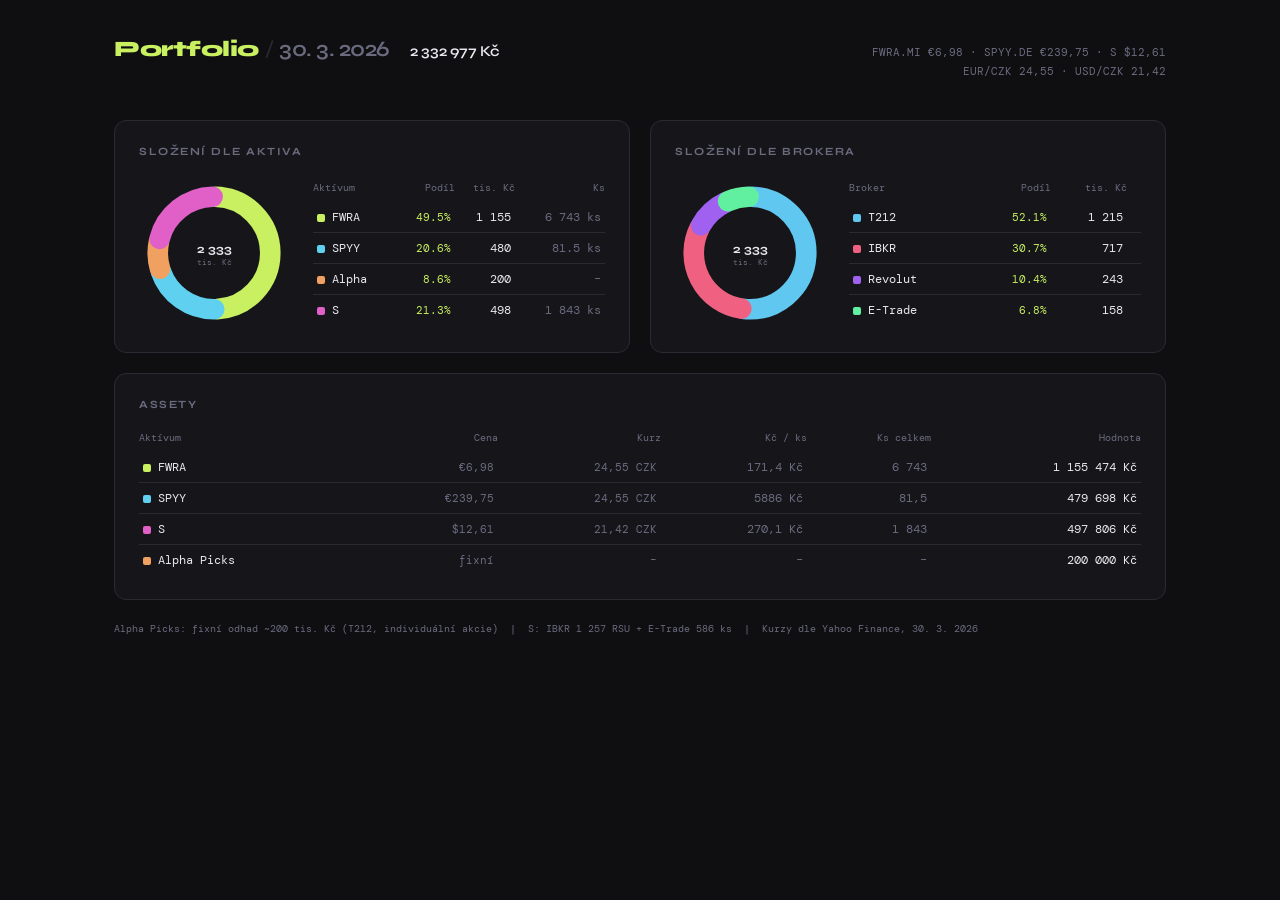
==== index.html @ e4e64f3a "Layout adjustment" ====
<!DOCTYPE html>
<html lang="cs">
<head>
  <meta charset="UTF-8">
  <meta name="viewport" content="width=device-width, initial-scale=1.0">
  <title>Portfolio</title>
  <link rel="stylesheet" href="style.css">
</head>
<body>

<header>
  <h1>Portfolio<span class="slash">/</span><span class="date" id="header-date">–</span></h1>
  <span class="total">– tis. Kč</span>
  <div class="meta" id="header-meta"></div>
</header>

<div class="grid">

  <div class="card">
    <div class="card-title">Složení dle aktiva</div>
    <div class="chart-wrap">
      <svg class="donut" viewBox="0 0 160 160">
        <g id="donut-assets"></g>
        <text class="donut-center" x="80" y="77" id="center-assets">–</text>
        <text class="donut-label"  x="80" y="91">tis. Kč</text>
      </svg>
      <div style="flex:1; min-width:0;">
        <table class="legend">
          <thead>
            <tr>
              <th>Aktívum</th>
              <th>Podíl</th>
              <th>tis. Kč</th>
              <th>Ks</th>
            </tr>
          </thead>
          <tbody id="tbl-assets"></tbody>
        </table>
      </div>
    </div>
  </div>

  <div class="card">
    <div class="card-title">Složení dle brokera</div>
    <div class="chart-wrap">
      <svg class="donut" viewBox="0 0 160 160">
        <g id="donut-brokers"></g>
        <text class="donut-center" x="80" y="77" id="center-brokers">–</text>
        <text class="donut-label"  x="80" y="91">tis. Kč</text>
      </svg>
      <div style="flex:1; min-width:0;">
        <table class="legend">
          <thead>
            <tr>
              <th>Broker</th>
              <th>Podíl</th>
              <th>tis. Kč</th>
              <th></th>
            </tr>
          </thead>
          <tbody id="tbl-brokers"></tbody>
        </table>
      </div>
    </div>
  </div>

  <div class="card card-full">
    <div class="card-title">Assety</div>
    <div class="table-scroll">
      <table class="legend">
        <thead>
          <tr>
            <th>Aktívum</th>
            <th>Cena</th>
            <th>Kurz</th>
            <th>Kč / ks</th>
            <th>Ks celkem</th>
            <th>Hodnota</th>
          </tr>
        </thead>
        <tbody id="tbl-prices"></tbody>
      </table>
    </div>
  </div>

</div>

<div class="footnote" id="footnote"></div>

<script src="data.js"></script>
<script src="portfolio.js"></script>

</body>
</html>
---- style.css ----
@import url('https://fonts.googleapis.com/css2?family=DM+Mono:wght@400;500&family=Syne:wght@400;600;700;800&display=swap');

:root {
  --bg: #0f0f11;
  --surface: #16161a;
  --border: #2a2a32;
  --text: #e8e8f0;
  --muted: #6b6b80;
  --accent: #c8f060;

  --fwra:   #c8f060;
  --spyy:   #60d0f0;
  --alpha:  #f0a060;
  --s:      #e060c8;

  --t212:   #60c8f0;
  --ibkr:   #f06080;
  --rev:    #a060f0;
  --etrade: #60f0a0;
}

*, *::before, *::after { box-sizing: border-box; margin: 0; padding: 0; }

body {
  background: var(--bg);
  color: var(--text);
  font-family: 'DM Mono', monospace;
  font-size: 13px;
  min-height: 100vh;
  /* cap width so cards don't stretch to absurdity on 4K */
  max-width: 1100px;
  margin: 0 auto;
  padding: 36px 24px 48px;
}

/* ── Header ─────────────────────────────────────────────────────────────────── */
header {
  display: flex;
  align-items: baseline;
  flex-wrap: wrap;
  gap: 12px 20px;
  margin-bottom: 40px;
}

header h1 {
  font-family: 'Syne', sans-serif;
  font-size: 22px;
  font-weight: 800;
  letter-spacing: -0.5px;
  color: var(--accent);
  white-space: nowrap;
}

header h1 .slash {
  color: var(--border);
  font-weight: 400;
  margin: 0 6px;
}

header h1 .date {
  color: var(--muted);
  font-weight: 600;
}

header .total {
  font-family: 'Syne', sans-serif;
  font-size: 15px;
  font-weight: 600;
  color: var(--text);
  white-space: nowrap;
}

header .meta {
  margin-left: auto;
  color: var(--muted);
  font-size: 11px;
  text-align: right;
  line-height: 1.7;
}

@media (max-width: 560px) {
  header .meta {
    margin-left: 0;
    text-align: left;
    width: 100%;
  }
}

/* ── Grid ────────────────────────────────────────────────────────────────────── */
.grid {
  display: grid;
  grid-template-columns: repeat(2, 1fr);
  gap: 20px;
}

/* single-column below 680px */
@media (max-width: 680px) {
  .grid { grid-template-columns: 1fr; }
}

/* third card always spans full width */
.card-full {
  grid-column: 1 / -1;
}

/* ── Card ────────────────────────────────────────────────────────────────────── */
.card {
  background: var(--surface);
  border: 1px solid var(--border);
  border-radius: 12px;
  padding: 24px;
  /* enable container queries so chart-wrap can react to the card's own width */
  container-type: inline-size;
}

.card-title {
  font-family: 'Syne', sans-serif;
  font-size: 11px;
  font-weight: 700;
  letter-spacing: 1.5px;
  text-transform: uppercase;
  color: var(--muted);
  margin-bottom: 20px;
}

/* ── Donut card inner layout ─────────────────────────────────────────────────── */
.chart-wrap {
  display: flex;
  flex-direction: row;
  align-items: center;
  gap: 24px;
}

/* when the card itself is narrow, stack vertically */
@container (max-width: 360px) {
  .chart-wrap {
    flex-direction: column;
    align-items: stretch;
    gap: 20px;
  }

  svg.donut {
    width: 120px;
    height: 120px;
    align-self: center;
  }
}

svg.donut {
  flex-shrink: 0;
  width: 150px;
  height: 150px;
  overflow: visible;
}

.donut-center {
  font-family: 'Syne', sans-serif;
  fill: var(--text);
  font-size: 13px;
  font-weight: 700;
  dominant-baseline: middle;
  text-anchor: middle;
}
.donut-label {
  fill: var(--muted);
  font-size: 9px;
  font-family: 'DM Mono', monospace;
  dominant-baseline: middle;
  text-anchor: middle;
}

/* ── Legend table ────────────────────────────────────────────────────────────── */

/* scrollable wrapper for wide tables on mobile */
.table-scroll {
  overflow-x: auto;
  -webkit-overflow-scrolling: touch;
}

table.legend {
  border-collapse: collapse;
  width: 100%;
  font-size: 12px;
}

table.legend thead th {
  color: var(--muted);
  font-size: 10px;
  font-weight: 400;
  padding-bottom: 8px;
  text-align: right;
  white-space: nowrap;
}

table.legend thead th:first-child { text-align: left; }

table.legend tbody tr + tr td {
  border-top: 1px solid var(--border);
}

table.legend td {
  padding: 7px 4px;
  text-align: right;
  white-space: nowrap;
}

table.legend td:first-child { text-align: left; }

.dot {
  display: inline-block;
  width: 8px;
  height: 8px;
  border-radius: 2px;
  margin-right: 7px;
  flex-shrink: 0;
  vertical-align: middle;
}

.pct   { color: var(--accent); font-size: 11px; }
.val   { color: var(--text); }
.units { color: var(--muted); }
.dim   { color: var(--muted); font-size: 11px; }

/* ── Footnote ────────────────────────────────────────────────────────────────── */
.footnote {
  margin-top: 20px;
  color: var(--muted);
  font-size: 10px;
  line-height: 1.7;
}
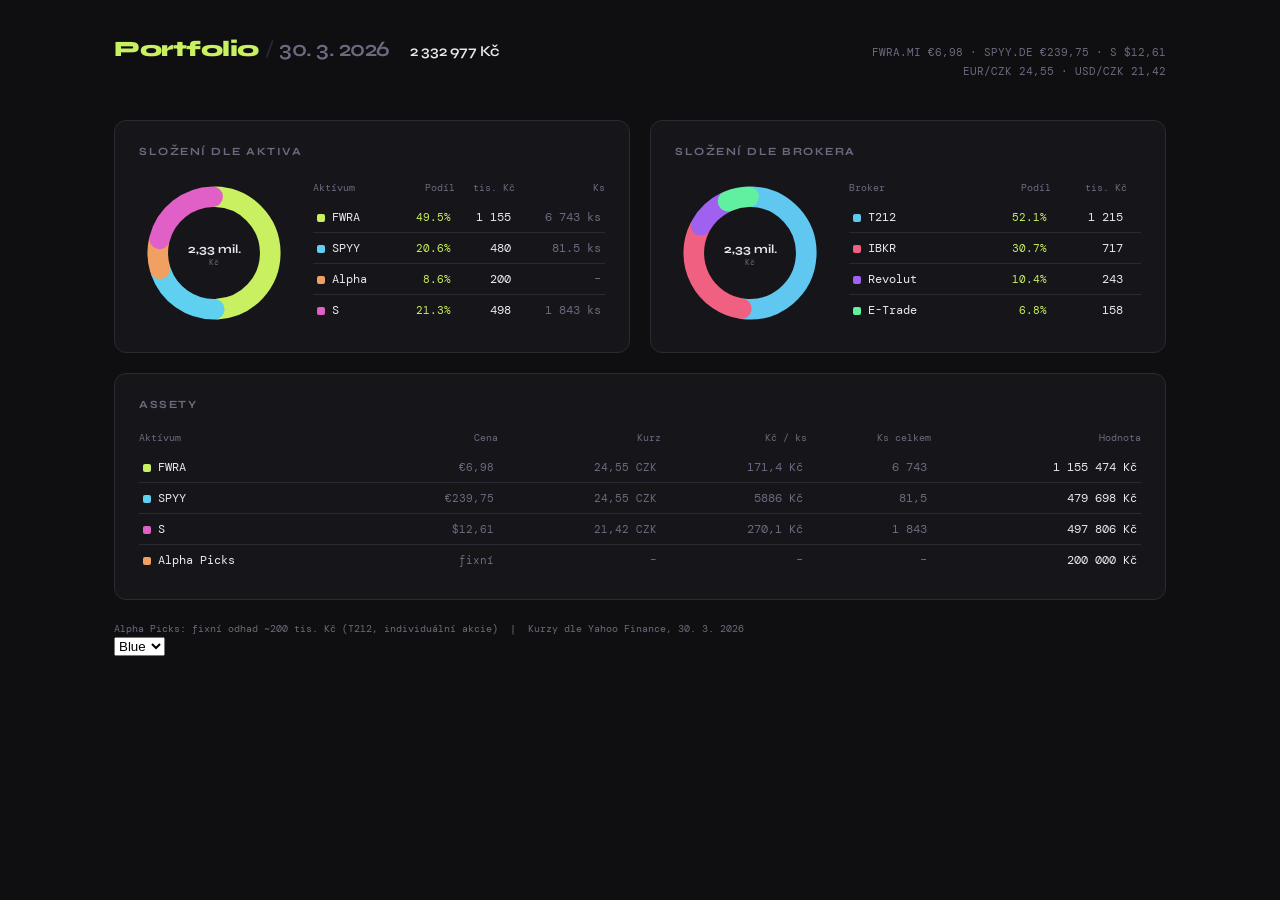
==== commit 14a63917: "Themes added, format adjustments" ====
--- a/index.html
+++ b/index.html
@@ -22,7 +22,7 @@
       <svg class="donut" viewBox="0 0 160 160">
         <g id="donut-assets"></g>
         <text class="donut-center" x="80" y="77" id="center-assets">–</text>
-        <text class="donut-label"  x="80" y="91">tis. Kč</text>
+        <text class="donut-label"  x="80" y="91">Kč</text>
       </svg>
       <div style="flex:1; min-width:0;">
         <table class="legend">
@@ -46,7 +46,7 @@
       <svg class="donut" viewBox="0 0 160 160">
         <g id="donut-brokers"></g>
         <text class="donut-center" x="80" y="77" id="center-brokers">–</text>
-        <text class="donut-label"  x="80" y="91">tis. Kč</text>
+        <text class="donut-label"  x="80" y="91">Kč</text>
       </svg>
       <div style="flex:1; min-width:0;">
         <table class="legend">
@@ -67,7 +67,10 @@
   <div class="card card-full">
     <div class="card-title">Assety</div>
     <div class="table-scroll">
-      <table class="legend">
+      <table class="legend legend--fixed">
+        <colgroup>
+          <col><col><col><col><col><col>
+        </colgroup>
         <thead>
           <tr>
             <th>Aktívum</th>
@@ -85,10 +88,33 @@
 
 </div>
 
-<div class="footnote" id="footnote"></div>
+<div class="footnote-row">
+  <div class="footnote" id="footnote"></div>
+  <div class="theme-toggle">
+    <select id="theme-select" onchange="setTheme(this.value)">
+      <option value="blue">Blue</option>
+      <option value="grey">Grey</option>
+    </select>
+  </div>
+</div>
 
 <script src="data.js"></script>
 <script src="portfolio.js"></script>
+<script>
+  const THEMES = { blue: 'style.css', grey: 'style-grey.css' };
+  const sheet = document.querySelector('link[rel="stylesheet"]');
+  const sel = document.getElementById('theme-select');
+
+  function setTheme(val) {
+    sheet.setAttribute('href', THEMES[val]);
+    localStorage.setItem('theme', val);
+  }
+
+  // restore last used theme
+  const saved = localStorage.getItem('theme') || 'blue';
+  sel.value = saved;
+  if (saved !== 'blue') sheet.setAttribute('href', THEMES[saved]);
+</script>
 
 </body>
 </html>
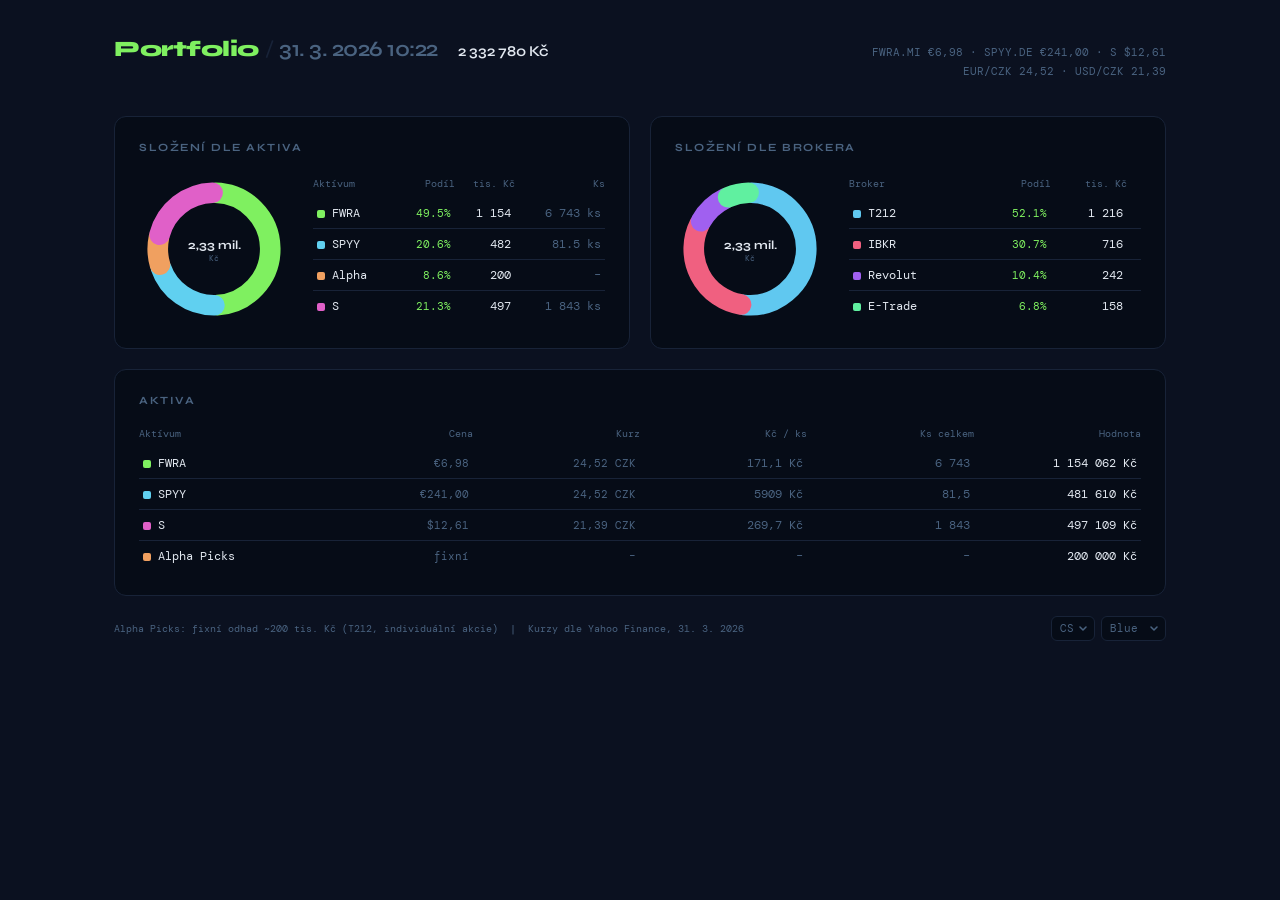
==== commit a8809ab5: "Language selector, filesystem structure" ====
--- a/index.html
+++ b/index.html
@@ -4,34 +4,35 @@
   <meta charset="UTF-8">
   <meta name="viewport" content="width=device-width, initial-scale=1.0">
   <title>Portfolio</title>
-  <link rel="stylesheet" href="style.css">
+  <link rel="stylesheet" href="styles/style.css">
+  <link rel="stylesheet" href="styles/base.css">
 </head>
 <body>
 
 <header>
   <h1>Portfolio<span class="slash">/</span><span class="date" id="header-date">–</span></h1>
-  <span class="total">– tis. Kč</span>
+  <span class="total">–</span>
   <div class="meta" id="header-meta"></div>
 </header>
 
 <div class="grid">
 
   <div class="card">
-    <div class="card-title">Složení dle aktiva</div>
+    <div class="card-title" data-i18n="assetsByAsset">Složení dle aktiva</div>
     <div class="chart-wrap">
       <svg class="donut" viewBox="0 0 160 160">
         <g id="donut-assets"></g>
         <text class="donut-center" x="80" y="77" id="center-assets">–</text>
-        <text class="donut-label"  x="80" y="91">Kč</text>
+        <text class="donut-label"  x="80" y="91" data-i18n="currency">Kč</text>
       </svg>
       <div style="flex:1; min-width:0;">
         <table class="legend">
           <thead>
             <tr>
-              <th>Aktívum</th>
-              <th>Podíl</th>
-              <th>tis. Kč</th>
-              <th>Ks</th>
+              <th data-i18n="colAsset">Aktívum</th>
+              <th data-i18n="colShare">Podíl</th>
+              <th data-i18n="colThousands">tis. Kč</th>
+              <th data-i18n="colQty">Ks</th>
             </tr>
           </thead>
           <tbody id="tbl-assets"></tbody>
@@ -41,20 +42,20 @@
   </div>
 
   <div class="card">
-    <div class="card-title">Složení dle brokera</div>
+    <div class="card-title" data-i18n="assetsByBroker">Složení dle brokera</div>
     <div class="chart-wrap">
       <svg class="donut" viewBox="0 0 160 160">
         <g id="donut-brokers"></g>
         <text class="donut-center" x="80" y="77" id="center-brokers">–</text>
-        <text class="donut-label"  x="80" y="91">Kč</text>
+        <text class="donut-label"  x="80" y="91" data-i18n="currency">Kč</text>
       </svg>
       <div style="flex:1; min-width:0;">
         <table class="legend">
           <thead>
             <tr>
-              <th>Broker</th>
-              <th>Podíl</th>
-              <th>tis. Kč</th>
+              <th data-i18n="colBroker">Broker</th>
+              <th data-i18n="colShare">Podíl</th>
+              <th data-i18n="colThousands">tis. Kč</th>
               <th></th>
             </tr>
           </thead>
@@ -65,7 +66,7 @@
   </div>
 
   <div class="card card-full">
-    <div class="card-title">Assety</div>
+    <div class="card-title" data-i18n="assets">Assety</div>
     <div class="table-scroll">
       <table class="legend legend--fixed">
         <colgroup>
@@ -73,12 +74,12 @@
         </colgroup>
         <thead>
           <tr>
-            <th>Aktívum</th>
-            <th>Cena</th>
-            <th>Kurz</th>
-            <th>Kč / ks</th>
-            <th>Ks celkem</th>
-            <th>Hodnota</th>
+            <th data-i18n="colAsset">Aktívum</th>
+            <th data-i18n="colPrice">Cena</th>
+            <th data-i18n="colRate">Kurz</th>
+            <th data-i18n="colCzkPerUnit">Kč / ks</th>
+            <th data-i18n="colTotalQty">Ks celkem</th>
+            <th data-i18n="colValue">Hodnota</th>
           </tr>
         </thead>
         <tbody id="tbl-prices"></tbody>
@@ -91,29 +92,65 @@
 <div class="footnote-row">
   <div class="footnote" id="footnote"></div>
   <div class="theme-toggle">
+    <select id="lang-select" onchange="setLang(this.value)">
+      <option value="cs">CS</option>
+      <option value="en">EN</option>
+    </select>
     <select id="theme-select" onchange="setTheme(this.value)">
       <option value="blue">Blue</option>
       <option value="grey">Grey</option>
+      <option value="light">Light</option>
     </select>
   </div>
 </div>
 
+<script src="lang/lang-cs.js"></script>
+<script src="lang/lang-en.js"></script>
+<script>
+  const LANGS = { cs: LANG_CS, en: LANG_EN };
+  let LANG = LANGS[localStorage.getItem('lang') || 'cs'];
+</script>
 <script src="data.js"></script>
 <script src="portfolio.js"></script>
 <script>
-  const THEMES = { blue: 'style.css', grey: 'style-grey.css' };
-  const sheet = document.querySelector('link[rel="stylesheet"]');
-  const sel = document.getElementById('theme-select');
+  const THEMES = { blue: 'styles/style.css', grey: 'styles/style-grey.css', light: 'styles/style-light.css' };
+  const sheet  = document.querySelector('link[rel="stylesheet"]');
+  const selTheme = document.getElementById('theme-select');
+  const selLang  = document.getElementById('lang-select');
 
   function setTheme(val) {
     sheet.setAttribute('href', THEMES[val]);
     localStorage.setItem('theme', val);
   }
 
-  // restore last used theme
-  const saved = localStorage.getItem('theme') || 'blue';
-  sel.value = saved;
-  if (saved !== 'blue') sheet.setAttribute('href', THEMES[saved]);
+  function applyLang() {
+    document.querySelectorAll('[data-i18n]').forEach(el => {
+      const key = el.getAttribute('data-i18n');
+      if (LANG[key] !== undefined) el.textContent = LANG[key];
+    });
+  }
+
+  function setLang(val) {
+    LANG = LANGS[val];
+    localStorage.setItem('lang', val);
+    document.documentElement.lang = val;
+    ['tbl-assets', 'tbl-brokers', 'tbl-prices'].forEach(id => {
+      document.getElementById(id).innerHTML = '';
+    });
+    render(DATA);
+    applyLang();
+  }
+
+  // restore theme
+  const savedTheme = localStorage.getItem('theme') || 'blue';
+  selTheme.value = savedTheme;
+  if (savedTheme !== 'blue') sheet.setAttribute('href', THEMES[savedTheme]);
+
+  // restore lang
+  const savedLang = localStorage.getItem('lang') || 'cs';
+  selLang.value = savedLang;
+  document.documentElement.lang = savedLang;
+  applyLang();
 </script>
 
 </body>
--- a/styles/style.css
+++ b/styles/style.css
@@ -0,0 +1,22 @@
+@import url('https://fonts.googleapis.com/css2?family=DM+Mono:wght@400;500&family=Syne:wght@400;600;700;800&display=swap');
+
+:root {
+  --bg:      #0b1120;
+  --surface: #060c17;
+  --border:  #182338;
+  --text:    #e2e8f0;
+  --muted:   #4a6380;
+  --accent:  #7ff060;
+
+  --fwra:   #7ff060;
+  --spyy:   #60d0f0;
+  --alpha:  #f0a060;
+  --s:      #e060c8;
+
+  --t212:   #60c8f0;
+  --ibkr:   #f06080;
+  --rev:    #a060f0;
+  --etrade: #60f0a0;
+
+  --chevron-svg: url("data:image/svg+xml,%3Csvg xmlns='http://www.w3.org/2000/svg' width='8' height='5' viewBox='0 0 8 5'%3E%3Cpolyline points='1,1 4,4 7,1' fill='none' stroke='%234a6380' stroke-width='1.5' stroke-linecap='round' stroke-linejoin='round'/%3E%3C/svg%3E");
+}
--- a/styles/base.css
+++ b/styles/base.css
@@ -0,0 +1,234 @@
+*, *::before, *::after { box-sizing: border-box; margin: 0; padding: 0; }
+
+body {
+  background: var(--bg);
+  color: var(--text);
+  font-family: 'DM Mono', monospace;
+  font-size: 13px;
+  min-height: 100vh;
+  max-width: 1100px;
+  margin: 0 auto;
+  padding: 36px 24px 48px;
+}
+
+/* ── Header ─────────────────────────────────────────────────────────────────── */
+header {
+  display: flex;
+  align-items: baseline;
+  flex-wrap: wrap;
+  gap: 12px 20px;
+  margin-bottom: 36px;
+}
+
+header h1 {
+  font-family: 'Syne', sans-serif;
+  font-size: 22px;
+  font-weight: 800;
+  letter-spacing: -0.5px;
+  color: var(--accent);
+  white-space: nowrap;
+}
+
+header h1 .slash {
+  color: var(--border);
+  font-weight: 400;
+  margin: 0 6px;
+}
+
+header h1 .date {
+  color: var(--muted);
+  font-weight: 600;
+}
+
+header .total {
+  font-family: 'Syne', sans-serif;
+  font-size: 15px;
+  font-weight: 600;
+  color: var(--text);
+  white-space: nowrap;
+}
+
+header .meta {
+  margin-left: auto;
+  color: var(--muted);
+  font-size: 11px;
+  text-align: right;
+  line-height: 1.7;
+}
+
+@media (max-width: 560px) {
+  header .meta { margin-left: 0; text-align: left; width: 100%; }
+}
+
+/* ── Grid ────────────────────────────────────────────────────────────────────── */
+.grid {
+  display: grid;
+  grid-template-columns: repeat(2, 1fr);
+  gap: 20px;
+}
+
+@media (max-width: 680px) {
+  .grid { grid-template-columns: 1fr; }
+}
+
+.card-full { grid-column: 1 / -1; }
+
+/* ── Card ────────────────────────────────────────────────────────────────────── */
+.card {
+  background: var(--surface);
+  border: 1px solid var(--border);
+  border-radius: 12px;
+  padding: 24px;
+  container-type: inline-size;
+}
+
+.card-title {
+  font-family: 'Syne', sans-serif;
+  font-size: 11px;
+  font-weight: 700;
+  letter-spacing: 1.5px;
+  text-transform: uppercase;
+  color: var(--muted);
+  margin-bottom: 20px;
+}
+
+/* ── Donut card inner layout ─────────────────────────────────────────────────── */
+.chart-wrap {
+  display: flex;
+  flex-direction: row;
+  align-items: center;
+  gap: 24px;
+}
+
+@container (max-width: 360px) {
+  .chart-wrap { flex-direction: column; align-items: stretch; gap: 20px; }
+  svg.donut   { width: 120px; height: 120px; align-self: center; }
+}
+
+svg.donut {
+  flex-shrink: 0;
+  width: 150px;
+  height: 150px;
+  overflow: visible;
+}
+
+.donut-center {
+  font-family: 'Syne', sans-serif;
+  fill: var(--text);
+  font-size: 13px;
+  font-weight: 700;
+  dominant-baseline: middle;
+  text-anchor: middle;
+}
+
+.donut-label {
+  fill: var(--muted);
+  font-size: 9px;
+  font-family: 'DM Mono', monospace;
+  dominant-baseline: middle;
+  text-anchor: middle;
+}
+
+/* ── Legend table ────────────────────────────────────────────────────────────── */
+.table-scroll {
+  overflow-x: auto;
+  -webkit-overflow-scrolling: touch;
+}
+
+table.legend {
+  border-collapse: collapse;
+  width: 100%;
+  font-size: 12px;
+}
+
+table.legend thead th {
+  color: var(--muted);
+  font-size: 10px;
+  font-weight: 400;
+  padding-bottom: 8px;
+  text-align: right;
+  white-space: nowrap;
+}
+
+table.legend thead th:first-child { text-align: left; }
+
+table.legend tbody tr + tr td { border-top: 1px solid var(--border); }
+
+table.legend td {
+  padding: 7px 4px;
+  text-align: right;
+  white-space: nowrap;
+}
+
+table.legend td:first-child { text-align: left; }
+
+table.legend--fixed { table-layout: fixed; }
+table.legend--fixed td,
+table.legend--fixed th { overflow: hidden; text-overflow: ellipsis; }
+
+.dot {
+  display: inline-block;
+  width: 8px;
+  height: 8px;
+  border-radius: 2px;
+  margin-right: 7px;
+  flex-shrink: 0;
+  vertical-align: middle;
+}
+
+.pct   { color: var(--accent); font-size: 11px; }
+.val   { color: var(--text); }
+.units { color: var(--muted); }
+.dim   { color: var(--muted); font-size: 11px; }
+
+/* ── Footnote ────────────────────────────────────────────────────────────────── */
+.footnote-row {
+  margin-top: 20px;
+  display: flex;
+  flex-wrap: wrap;
+  align-items: center;
+  gap: 8px 16px;
+  line-height: 1;
+}
+
+.footnote {
+  flex: 1;
+  color: var(--muted);
+  font-size: 10px;
+  line-height: 1.7;
+}
+
+.theme-toggle {
+  margin-left: auto;
+  display: flex;
+  align-items: center;
+  gap: 6px;
+}
+
+#lang-select,
+#theme-select {
+  appearance: none;
+  -webkit-appearance: none;
+  display: block;
+  background: var(--surface);
+  border: 1px solid var(--border);
+  border-radius: 6px;
+  color: var(--muted);
+  font-family: 'DM Mono', monospace;
+  font-size: 11px;
+  padding: 6px 20px 6px 8px;
+  margin: 0;
+  cursor: pointer;
+  outline: none;
+  line-height: 1;
+  transition: border-color 0.15s, color 0.15s;
+  background-image: var(--chevron-svg);
+  background-repeat: no-repeat;
+  background-position: right 7px center;
+}
+
+#lang-select:hover,
+#theme-select:hover {
+  border-color: var(--accent);
+  color: var(--accent);
+}
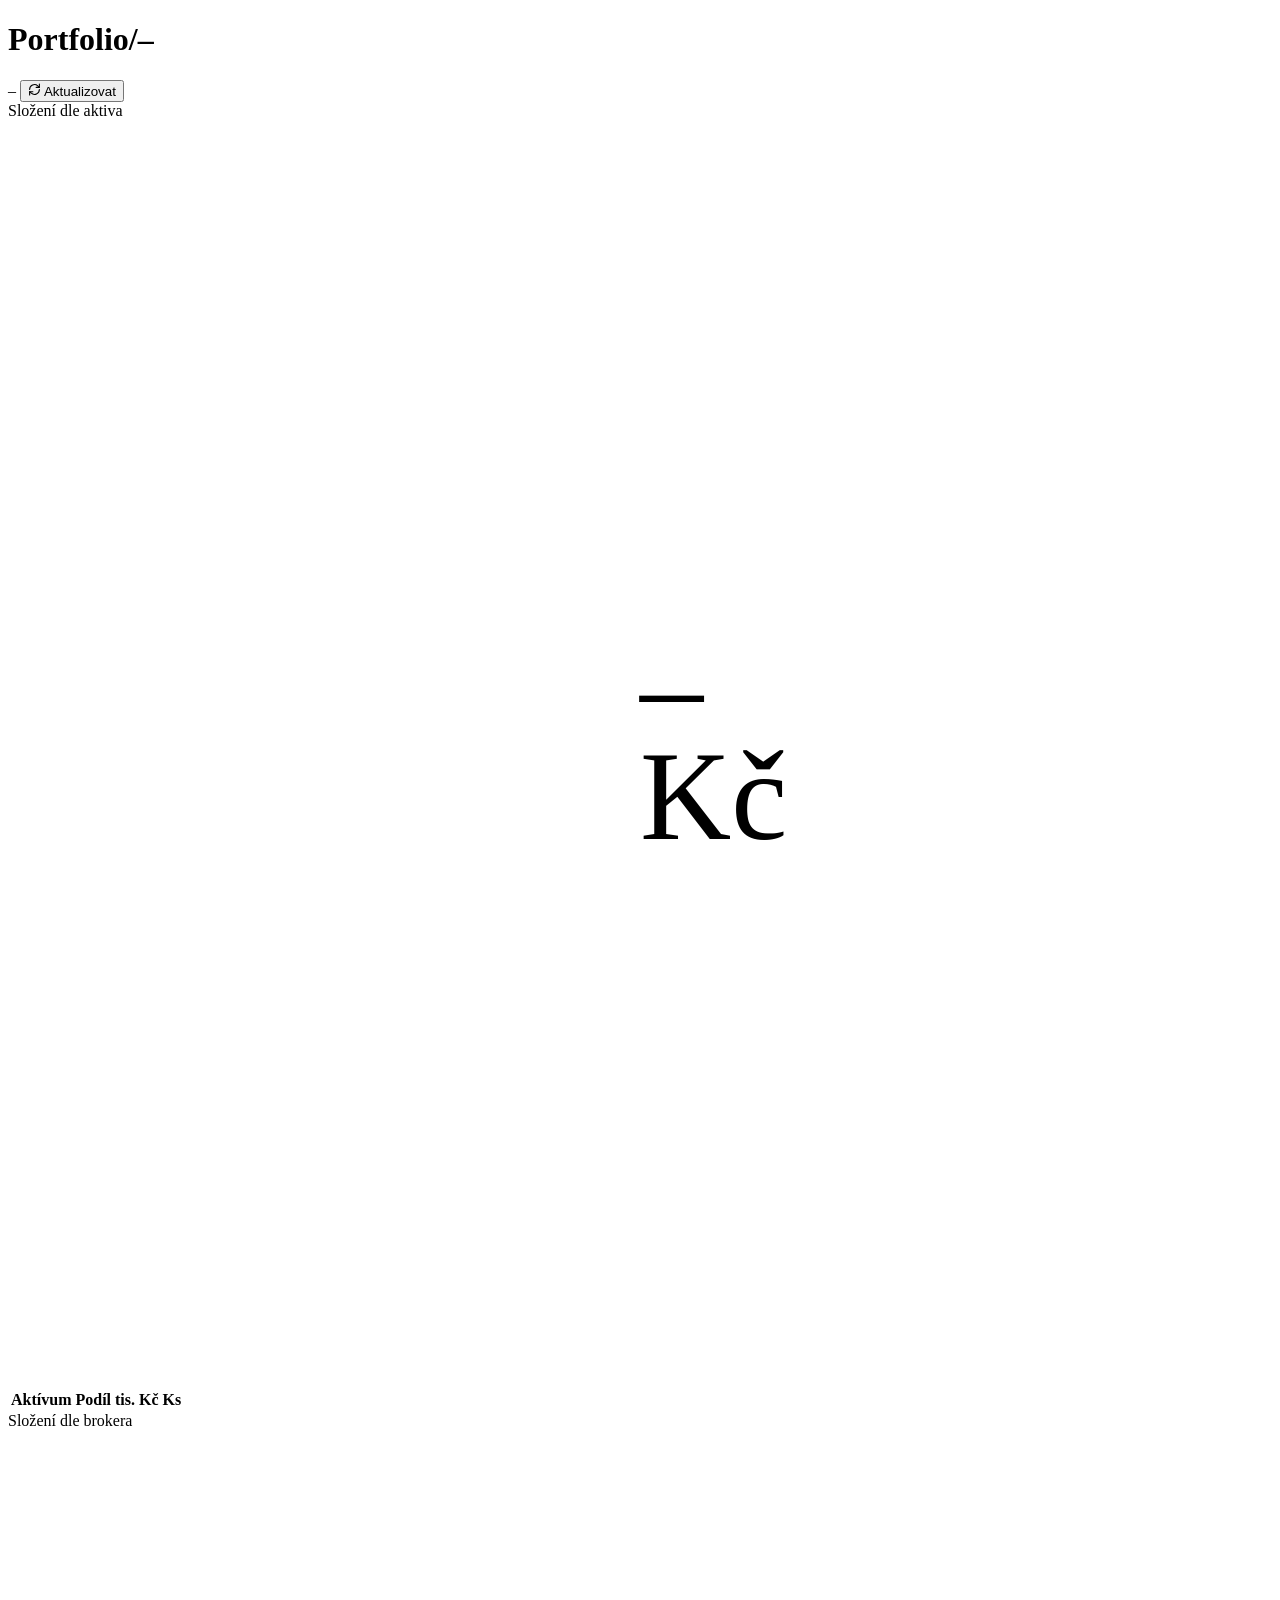
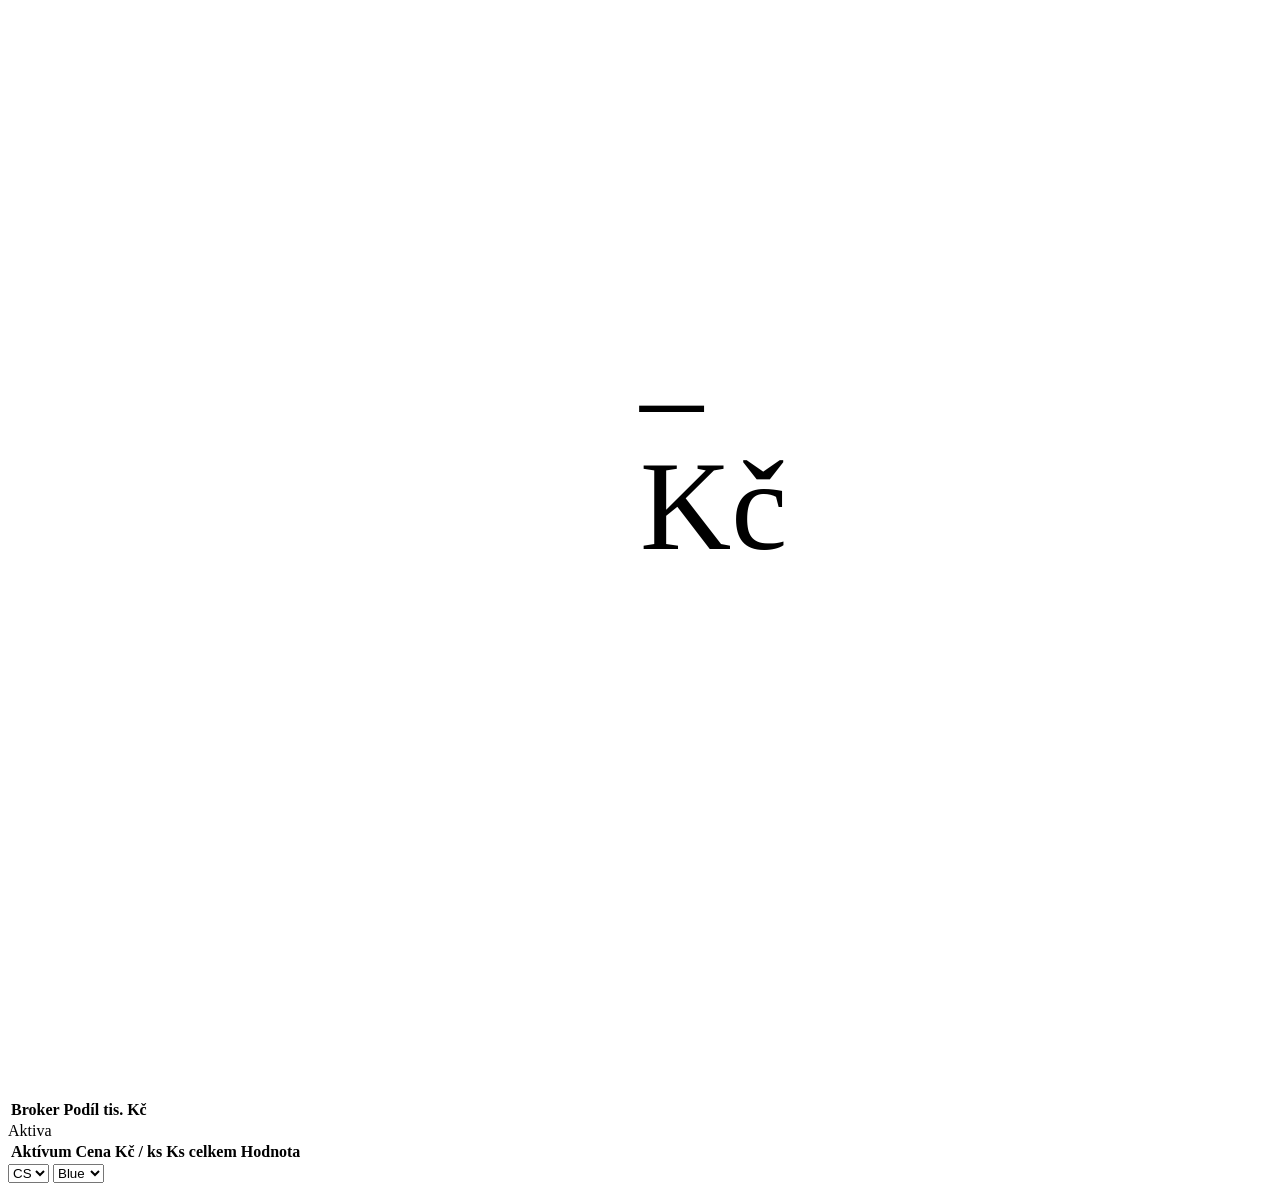
==== commit 3c622efc: "Store GitHub token in localStorage instead of config.js Token is prompted on first click and stored " ====
--- a/index.html
+++ b/index.html
@@ -4,15 +4,20 @@
   <meta charset="UTF-8">
   <meta name="viewport" content="width=device-width, initial-scale=1.0">
   <title>Portfolio</title>
-  <link rel="stylesheet" href="styles/style.css">
-  <link rel="stylesheet" href="styles/base.css">
+  <link rel="stylesheet" href="themes/theme-blue.css">
+  <link rel="stylesheet" href="style.css">
 </head>
 <body>
 
 <header>
   <h1>Portfolio<span class="slash">/</span><span class="date" id="header-date">–</span></h1>
   <span class="total">–</span>
-  <div class="meta" id="header-meta"></div>
+  <button id="update-btn" onclick="triggerUpdate()" title="Aktualizovat ceny">
+    <svg id="update-icon" xmlns="http://www.w3.org/2000/svg" width="13" height="13" viewBox="0 0 24 24" fill="none" stroke="currentColor" stroke-width="2" stroke-linecap="round" stroke-linejoin="round">
+      <path d="M21 2v6h-6"/><path d="M3 12a9 9 0 0 1 15-6.7L21 8"/><path d="M3 22v-6h6"/><path d="M21 12a9 9 0 0 1-15 6.7L3 16"/>
+    </svg>
+    <span id="update-label" data-i18n="btnUpdate">Aktualizovat</span>
+  </button>
 </header>
 
 <div class="grid">
@@ -70,13 +75,12 @@
     <div class="table-scroll">
       <table class="legend legend--fixed">
         <colgroup>
-          <col><col><col><col><col><col>
+          <col><col><col><col><col>
         </colgroup>
         <thead>
           <tr>
             <th data-i18n="colAsset">Aktívum</th>
             <th data-i18n="colPrice">Cena</th>
-            <th data-i18n="colRate">Kurz</th>
             <th data-i18n="colCzkPerUnit">Kč / ks</th>
             <th data-i18n="colTotalQty">Ks celkem</th>
             <th data-i18n="colValue">Hodnota</th>
@@ -110,10 +114,12 @@
   const LANGS = { cs: LANG_CS, en: LANG_EN };
   let LANG = LANGS[localStorage.getItem('lang') || 'cs'];
 </script>
-<script src="data.js"></script>
-<script src="portfolio.js"></script>
+<script src="assets.js"></script>
+<script src="scripts/prices.sample.js"></script>
+<script src="scripts/prices.js"></script>
+<script src="scripts/portfolio.js"></script>
 <script>
-  const THEMES = { blue: 'styles/style.css', grey: 'styles/style-grey.css', light: 'styles/style-light.css' };
+  const THEMES = { blue: 'themes/theme-blue.css', grey: 'themes/theme-grey.css', light: 'themes/theme-light.css' };
   const sheet  = document.querySelector('link[rel="stylesheet"]');
   const selTheme = document.getElementById('theme-select');
   const selLang  = document.getElementById('lang-select');
@@ -137,7 +143,7 @@
     ['tbl-assets', 'tbl-brokers', 'tbl-prices'].forEach(id => {
       document.getElementById(id).innerHTML = '';
     });
-    render(DATA);
+    render(PRICES, ASSETS);
     applyLang();
   }
 
@@ -152,6 +158,88 @@
   document.documentElement.lang = savedLang;
   applyLang();
 </script>
+<script>
+  const REPO   = 'petr-es/portfolio-tracker';
+  const WORKFLOW = 'update-prices.yml';
+  const btn    = document.getElementById('update-btn');
+  const label  = document.getElementById('update-label');
+  let pollTimer = null;
+
+  function setBtnState(state) {
+    btn.className = state ? 'state-' + state : '';
+    btn.disabled  = state === 'loading';
+    const icon = document.getElementById('update-icon');
+    if (state === 'loading') {
+      label.textContent = LANG.btnUpdating;
+    } else if (state === 'error') {
+      icon.innerHTML = '<circle cx="12" cy="12" r="10"/><line x1="15" y1="9" x2="9" y2="15"/><line x1="9" y1="9" x2="15" y2="15"/>';
+      label.textContent = LANG.btnError;
+      setTimeout(() => { setBtnState(null); resetIcon(); }, 4000);
+    } else if (state === 'success') {
+      icon.innerHTML = '<polyline points="20 6 9 17 4 12"/>';
+      label.textContent = LANG.btnDone;
+      setTimeout(() => { setBtnState(null); resetIcon(); }, 3000);
+    } else {
+      resetIcon();
+      label.textContent = LANG.btnUpdate;
+    }
+  }
+
+  function resetIcon() {
+    document.getElementById('update-icon').innerHTML =
+      '<path d="M21 2v6h-6"/><path d="M3 12a9 9 0 0 1 15-6.7L21 8"/><path d="M3 22v-6h6"/><path d="M21 12a9 9 0 0 1-15 6.7L3 16"/>';
+  }
+
+  async function pollLatestRun(triggeredAfter, token) {
+    const url = `https://api.github.com/repos/${REPO}/actions/workflows/${WORKFLOW}/runs?per_page=1`;
+    const res  = await fetch(url, { headers: { Authorization: `Bearer ${token}` } });
+    if (!res.ok) { setBtnState('error'); return; }
+    const { workflow_runs } = await res.json();
+    const run = workflow_runs[0];
+    if (!run || new Date(run.created_at) < triggeredAfter) {
+      pollTimer = setTimeout(() => pollLatestRun(triggeredAfter, token), 3000);
+      return;
+    }
+    if (run.status === 'completed') {
+      setBtnState(run.conclusion === 'success' ? 'success' : 'error');
+    } else {
+      pollTimer = setTimeout(() => pollLatestRun(triggeredAfter, token), 3000);
+    }
+  }
+
+  function getToken() {
+    let token = localStorage.getItem('gh_token');
+    if (!token) {
+      token = prompt('GitHub Personal Access Token (scope: workflow):\nUloží se pouze do localStorage tohoto prohlížeče.');
+      if (!token) return null;
+      localStorage.setItem('gh_token', token.trim());
+    }
+    return token;
+  }
+
+  async function triggerUpdate() {
+    const token = getToken();
+    if (!token) return;
+    clearTimeout(pollTimer);
+    setBtnState('loading');
+    const triggeredAt = new Date();
+    const res = await fetch(
+      `https://api.github.com/repos/${REPO}/actions/workflows/${WORKFLOW}/dispatches`,
+      {
+        method: 'POST',
+        headers: { Authorization: `Bearer ${token}`, 'Content-Type': 'application/json' },
+        body: JSON.stringify({ ref: 'main' }),
+      }
+    );
+    if (!res.ok) {
+      // token může být špatný — smaž ho ať se příště zeptá znovu
+      if (res.status === 401 || res.status === 403) localStorage.removeItem('gh_token');
+      setBtnState('error');
+      return;
+    }
+    setTimeout(() => pollLatestRun(triggeredAt, token), 4000);
+  }
+</script>
 
 </body>
 </html>
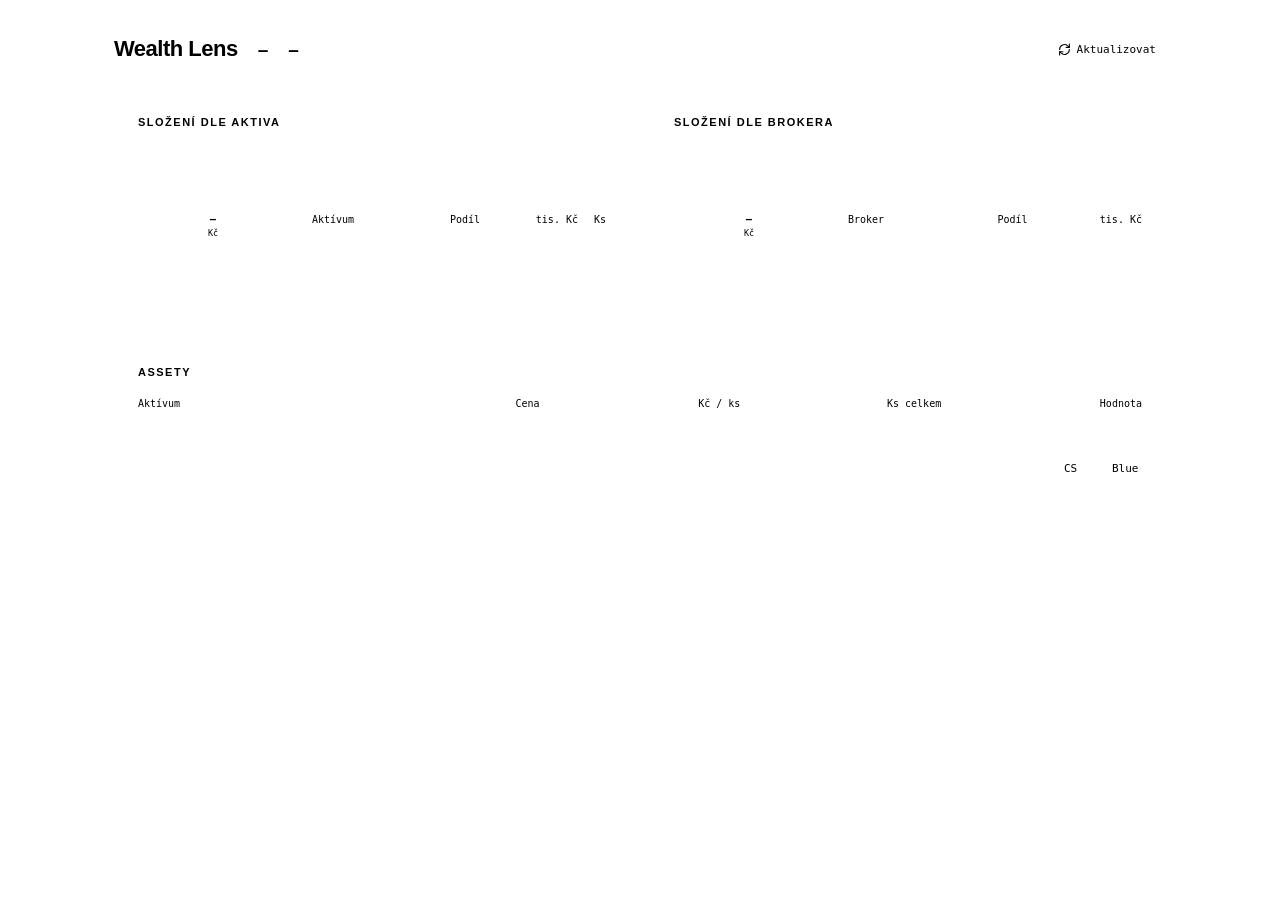
==== commit 6640b181: "feat: rename app to Wealth Lens Co-Authored-By: Claude Sonnet 4.6 <noreply@anthropic.com>" ====
--- a/index.html
+++ b/index.html
@@ -3,14 +3,15 @@
 <head>
   <meta charset="UTF-8">
   <meta name="viewport" content="width=device-width, initial-scale=1.0">
-  <title>Portfolio</title>
+  <title>Wealth Lens</title>
   <link rel="stylesheet" href="themes/theme-blue.css">
   <link rel="stylesheet" href="style.css">
 </head>
 <body>
 
 <header>
-  <h1>Portfolio<span class="slash">/</span><span class="date" id="header-date">–</span></h1>
+  <h1>Wealth Lens</h1>
+  <span class="date" id="header-date">–</span>
   <span class="total">–</span>
   <button id="update-btn" onclick="triggerUpdate()" title="Aktualizovat ceny">
     <svg id="update-icon" xmlns="http://www.w3.org/2000/svg" width="13" height="13" viewBox="0 0 24 24" fill="none" stroke="currentColor" stroke-width="2" stroke-linecap="round" stroke-linejoin="round">
@@ -75,13 +76,13 @@
     <div class="table-scroll">
       <table class="legend legend--fixed">
         <colgroup>
-          <col><col><col><col><col>
+          <col><col><col class="col-pxczk"><col><col>
         </colgroup>
         <thead>
           <tr>
             <th data-i18n="colAsset">Aktívum</th>
             <th data-i18n="colPrice">Cena</th>
-            <th data-i18n="colCzkPerUnit">Kč / ks</th>
+            <th class="col-pxczk" data-i18n="colCzkPerUnit">Kč / ks</th>
             <th data-i18n="colTotalQty">Ks celkem</th>
             <th data-i18n="colValue">Hodnota</th>
           </tr>
@@ -110,136 +111,13 @@
 
 <script src="lang/lang-cs.js"></script>
 <script src="lang/lang-en.js"></script>
-<script>
-  const LANGS = { cs: LANG_CS, en: LANG_EN };
-  let LANG = LANGS[localStorage.getItem('lang') || 'cs'];
-</script>
+<script src="scripts/lang-init.js"></script>
 <script src="assets.js"></script>
 <script src="scripts/prices.sample.js"></script>
 <script src="scripts/prices.js"></script>
 <script src="scripts/portfolio.js"></script>
-<script>
-  const THEMES = { blue: 'themes/theme-blue.css', grey: 'themes/theme-grey.css', light: 'themes/theme-light.css' };
-  const sheet  = document.querySelector('link[rel="stylesheet"]');
-  const selTheme = document.getElementById('theme-select');
-  const selLang  = document.getElementById('lang-select');
-
-  function setTheme(val) {
-    sheet.setAttribute('href', THEMES[val]);
-    localStorage.setItem('theme', val);
-  }
-
-  function applyLang() {
-    document.querySelectorAll('[data-i18n]').forEach(el => {
-      const key = el.getAttribute('data-i18n');
-      if (LANG[key] !== undefined) el.textContent = LANG[key];
-    });
-  }
-
-  function setLang(val) {
-    LANG = LANGS[val];
-    localStorage.setItem('lang', val);
-    document.documentElement.lang = val;
-    ['tbl-assets', 'tbl-brokers', 'tbl-prices'].forEach(id => {
-      document.getElementById(id).innerHTML = '';
-    });
-    render(PRICES, ASSETS);
-    applyLang();
-  }
-
-  // restore theme
-  const savedTheme = localStorage.getItem('theme') || 'blue';
-  selTheme.value = savedTheme;
-  if (savedTheme !== 'blue') sheet.setAttribute('href', THEMES[savedTheme]);
-
-  // restore lang
-  const savedLang = localStorage.getItem('lang') || 'cs';
-  selLang.value = savedLang;
-  document.documentElement.lang = savedLang;
-  applyLang();
-</script>
-<script>
-  const REPO   = 'petr-es/portfolio-tracker';
-  const WORKFLOW = 'update-prices.yml';
-  const btn    = document.getElementById('update-btn');
-  const label  = document.getElementById('update-label');
-  let pollTimer = null;
-
-  function setBtnState(state) {
-    btn.className = state ? 'state-' + state : '';
-    btn.disabled  = state === 'loading';
-    const icon = document.getElementById('update-icon');
-    if (state === 'loading') {
-      label.textContent = LANG.btnUpdating;
-    } else if (state === 'error') {
-      icon.innerHTML = '<circle cx="12" cy="12" r="10"/><line x1="15" y1="9" x2="9" y2="15"/><line x1="9" y1="9" x2="15" y2="15"/>';
-      label.textContent = LANG.btnError;
-      setTimeout(() => { setBtnState(null); resetIcon(); }, 4000);
-    } else if (state === 'success') {
-      icon.innerHTML = '<polyline points="20 6 9 17 4 12"/>';
-      label.textContent = LANG.btnDone;
-      setTimeout(() => { setBtnState(null); resetIcon(); }, 3000);
-    } else {
-      resetIcon();
-      label.textContent = LANG.btnUpdate;
-    }
-  }
-
-  function resetIcon() {
-    document.getElementById('update-icon').innerHTML =
-      '<path d="M21 2v6h-6"/><path d="M3 12a9 9 0 0 1 15-6.7L21 8"/><path d="M3 22v-6h6"/><path d="M21 12a9 9 0 0 1-15 6.7L3 16"/>';
-  }
-
-  async function pollLatestRun(triggeredAfter, token) {
-    const url = `https://api.github.com/repos/${REPO}/actions/workflows/${WORKFLOW}/runs?per_page=1`;
-    const res  = await fetch(url, { headers: { Authorization: `Bearer ${token}` } });
-    if (!res.ok) { setBtnState('error'); return; }
-    const { workflow_runs } = await res.json();
-    const run = workflow_runs[0];
-    if (!run || new Date(run.created_at) < triggeredAfter) {
-      pollTimer = setTimeout(() => pollLatestRun(triggeredAfter, token), 3000);
-      return;
-    }
-    if (run.status === 'completed') {
-      setBtnState(run.conclusion === 'success' ? 'success' : 'error');
-    } else {
-      pollTimer = setTimeout(() => pollLatestRun(triggeredAfter, token), 3000);
-    }
-  }
-
-  function getToken() {
-    let token = localStorage.getItem('gh_token');
-    if (!token) {
-      token = prompt('GitHub Personal Access Token (scope: workflow):\nUloží se pouze do localStorage tohoto prohlížeče.');
-      if (!token) return null;
-      localStorage.setItem('gh_token', token.trim());
-    }
-    return token;
-  }
-
-  async function triggerUpdate() {
-    const token = getToken();
-    if (!token) return;
-    clearTimeout(pollTimer);
-    setBtnState('loading');
-    const triggeredAt = new Date();
-    const res = await fetch(
-      `https://api.github.com/repos/${REPO}/actions/workflows/${WORKFLOW}/dispatches`,
-      {
-        method: 'POST',
-        headers: { Authorization: `Bearer ${token}`, 'Content-Type': 'application/json' },
-        body: JSON.stringify({ ref: 'main' }),
-      }
-    );
-    if (!res.ok) {
-      // token může být špatný — smaž ho ať se příště zeptá znovu
-      if (res.status === 401 || res.status === 403) localStorage.removeItem('gh_token');
-      setBtnState('error');
-      return;
-    }
-    setTimeout(() => pollLatestRun(triggeredAt, token), 4000);
-  }
-</script>
+<script src="scripts/ui.js"></script>
+<script src="scripts/updater.js"></script>
 
 </body>
 </html>
--- a/style.css
+++ b/style.css
@@ -0,0 +1,292 @@
+*, *::before, *::after { box-sizing: border-box; margin: 0; padding: 0; }
+
+body {
+  background: var(--bg);
+  color: var(--text);
+  font-family: 'DM Mono', monospace;
+  font-size: 13px;
+  min-height: 100vh;
+  max-width: 1100px;
+  margin: 0 auto;
+  padding: 36px 24px 48px;
+}
+
+/* ── Header ─────────────────────────────────────────────────────────────────── */
+header {
+  display: flex;
+  align-items: baseline;
+  flex-wrap: wrap;
+  gap: 12px 20px;
+  margin-bottom: 30px;
+}
+
+header h1 {
+  font-family: 'Syne', sans-serif;
+  font-size: 22px;
+  font-weight: 800;
+  letter-spacing: -0.5px;
+  color: var(--accent);
+  white-space: nowrap;
+}
+
+.date {
+  color: var(--muted);
+  font-size: 19px;
+  font-family: 'Syne', sans-serif;
+  font-weight: 600;
+  white-space: nowrap;
+}
+
+header .total {
+  font-family: 'Syne', sans-serif;
+  font-size: 19px;
+  font-weight: 600;
+  color: var(--text);
+  white-space: nowrap;
+}
+
+#update-btn {
+  margin-left: auto;
+  display: flex;
+  align-items: center;
+  gap: 6px;
+  background: var(--surface);
+  border: 1px solid var(--border);
+  border-radius: 6px;
+  color: var(--muted);
+  font-family: 'DM Mono', monospace;
+  font-size: 11px;
+  padding: 5px 10px;
+  cursor: pointer;
+  outline: none;
+  transition: border-color 0.15s, color 0.15s;
+  white-space: nowrap;
+}
+
+#update-btn:hover:not(:disabled) {
+  border-color: var(--accent);
+  color: var(--accent);
+}
+
+#update-btn:disabled {
+  cursor: default;
+  opacity: 0.7;
+}
+
+#update-btn.state-loading svg {
+  animation: spin 1s linear infinite;
+}
+
+#update-btn.state-error {
+  border-color: #f06080;
+  color: #f06080;
+}
+
+#update-btn.state-success {
+  border-color: var(--accent);
+  color: var(--accent);
+}
+
+@keyframes spin {
+  to { transform: rotate(360deg); }
+}
+
+/* ── Grid ────────────────────────────────────────────────────────────────────── */
+.grid {
+  display: grid;
+  grid-template-columns: repeat(2, 1fr);
+  gap: 20px;
+}
+
+@media (max-width: 680px) {
+  .grid { grid-template-columns: 1fr; }
+}
+
+.card-full { grid-column: 1 / -1; }
+
+/* ── Card ────────────────────────────────────────────────────────────────────── */
+.card {
+  background: var(--surface);
+  border: 1px solid var(--border);
+  border-radius: 12px;
+  padding: 24px;
+  container-type: inline-size;
+}
+
+.card-title {
+  font-family: 'Syne', sans-serif;
+  font-size: 11px;
+  font-weight: 700;
+  letter-spacing: 1.5px;
+  text-transform: uppercase;
+  color: var(--muted);
+  margin-bottom: 20px;
+}
+
+/* ── Donut card inner layout ─────────────────────────────────────────────────── */
+.chart-wrap {
+  display: flex;
+  flex-direction: row;
+  align-items: center;
+  gap: 24px;
+}
+
+@container (max-width: 360px) {
+  .chart-wrap { flex-direction: column; align-items: stretch; gap: 20px; }
+  svg.donut   { width: 120px; height: 120px; align-self: center; }
+}
+
+svg.donut {
+  flex-shrink: 0;
+  width: 150px;
+  height: 150px;
+  overflow: visible;
+}
+
+.donut-center {
+  font-family: 'Syne', sans-serif;
+  fill: var(--text);
+  font-size: 13px;
+  font-weight: 700;
+  dominant-baseline: middle;
+  text-anchor: middle;
+}
+
+.donut-label {
+  fill: var(--muted);
+  font-size: 9px;
+  font-family: 'DM Mono', monospace;
+  dominant-baseline: middle;
+  text-anchor: middle;
+}
+
+/* ── Legend table ────────────────────────────────────────────────────────────── */
+.table-scroll {
+  overflow-x: auto;
+  -webkit-overflow-scrolling: touch;
+}
+
+table.legend {
+  border-collapse: collapse;
+  width: 100%;
+  font-size: 12px;
+}
+
+table.legend thead th {
+  color: var(--muted);
+  font-size: 10px;
+  font-weight: 400;
+  padding-bottom: 8px;
+  text-align: right;
+  white-space: nowrap;
+}
+
+table.legend thead th:first-child { text-align: left; }
+
+table.legend tbody tr + tr td { border-top: 1px solid var(--border); }
+
+table.legend tbody tr {
+  transition: background 0.1s;
+}
+
+table.legend tbody tr:hover td {
+  background: var(--surface-hover, color-mix(in srgb, var(--text) 4%, transparent));
+}
+
+table.legend td {
+  padding: 7px 4px;
+  text-align: right;
+  white-space: nowrap;
+}
+
+table.legend td:first-child { text-align: left; }
+
+table.legend--fixed { table-layout: fixed; }
+table.legend--fixed td,
+table.legend--fixed th { overflow: hidden; text-overflow: ellipsis; }
+
+.dot {
+  display: inline-block;
+  width: 8px;
+  height: 8px;
+  border-radius: 2px;
+  margin-right: 7px;
+  flex-shrink: 0;
+  vertical-align: middle;
+}
+
+.pct   { color: var(--accent); font-size: 11px; }
+.val   { color: var(--text); }
+.units { color: var(--muted); }
+.dim   { color: var(--muted); font-size: 11px; }
+
+.dim a,
+.val a,
+.footnote a {
+  text-decoration: none;
+  transition: color 0.15s;
+}
+
+.dim a,
+.val a { color: var(--text); }
+
+.footnote a { color: var(--muted); }
+
+.dim a:hover,
+.val a:hover,
+.footnote a:hover {
+  color: var(--accent);
+  border-bottom: 1px solid var(--accent);
+}
+
+/* ── Footnote ────────────────────────────────────────────────────────────────── */
+.footnote-row {
+  margin-top: 16px;
+  display: flex;
+  flex-wrap: wrap;
+  align-items: center;
+  gap: 8px 16px;
+  line-height: 1;
+}
+
+.footnote {
+  flex: 1;
+  color: var(--muted);
+  font-size: 10px;
+  line-height: 1.7;
+}
+
+.theme-toggle {
+  margin-left: auto;
+  display: flex;
+  align-items: center;
+  gap: 6px;
+}
+
+#lang-select,
+#theme-select {
+  appearance: none;
+  -webkit-appearance: none;
+  display: block;
+  background: var(--surface);
+  border: 1px solid var(--border);
+  border-radius: 6px;
+  color: var(--muted);
+  font-family: 'DM Mono', monospace;
+  font-size: 11px;
+  padding: 6px 20px 6px 8px;
+  margin: 0;
+  cursor: pointer;
+  outline: none;
+  line-height: 1;
+  transition: border-color 0.15s, color 0.15s;
+  background-image: var(--chevron-svg);
+  background-repeat: no-repeat;
+  background-position: right 7px center;
+}
+
+#lang-select:hover,
+#theme-select:hover {
+  border-color: var(--accent);
+  color: var(--accent);
+}
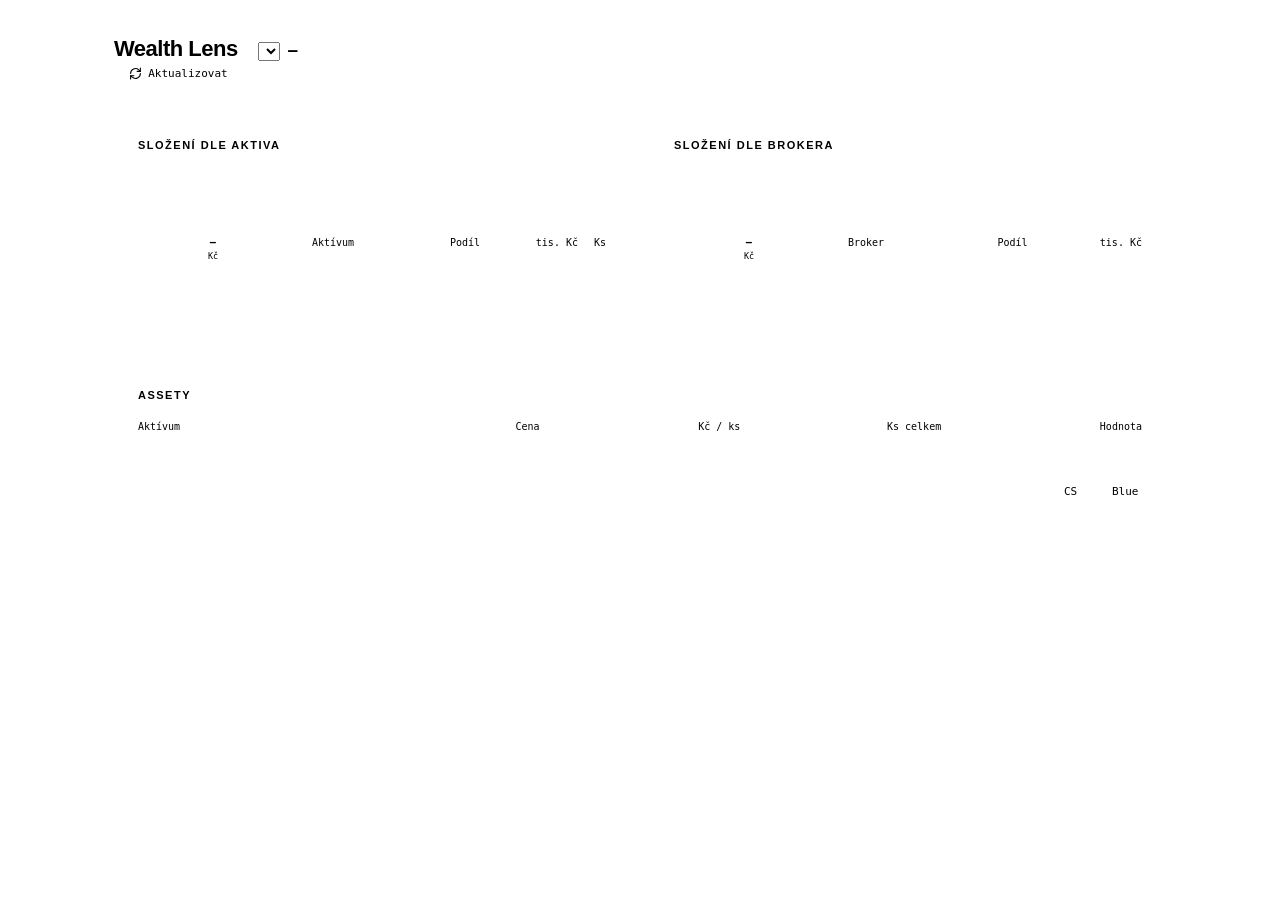
==== commit ecb1ce99: "fix: oprava historie a NaN cen - history.js: odstraněny staré/NaN záznamy, ponechán jen poslední čis" ====
--- a/index.html
+++ b/index.html
@@ -10,15 +10,19 @@
 <body>
 
 <header>
-  <h1>Wealth Lens</h1>
-  <span class="date" id="header-date">–</span>
-  <span class="total">–</span>
-  <button id="update-btn" onclick="triggerUpdate()" title="Aktualizovat ceny">
-    <svg id="update-icon" xmlns="http://www.w3.org/2000/svg" width="13" height="13" viewBox="0 0 24 24" fill="none" stroke="currentColor" stroke-width="2" stroke-linecap="round" stroke-linejoin="round">
-      <path d="M21 2v6h-6"/><path d="M3 12a9 9 0 0 1 15-6.7L21 8"/><path d="M3 22v-6h6"/><path d="M21 12a9 9 0 0 1-15 6.7L3 16"/>
-    </svg>
-    <span id="update-label" data-i18n="btnUpdate">Aktualizovat</span>
-  </button>
+  <div class="header-top">
+    <h1>Wealth Lens</h1>
+    <button id="update-btn" onclick="triggerUpdate()" title="Aktualizovat ceny">
+      <svg id="update-icon" xmlns="http://www.w3.org/2000/svg" width="13" height="13" viewBox="0 0 24 24" fill="none" stroke="currentColor" stroke-width="2" stroke-linecap="round" stroke-linejoin="round">
+        <path d="M21 2v6h-6"/><path d="M3 12a9 9 0 0 1 15-6.7L21 8"/><path d="M3 22v-6h6"/><path d="M21 12a9 9 0 0 1-15 6.7L3 16"/>
+      </svg>
+      <span id="update-label" data-i18n="btnUpdate">Aktualizovat</span>
+    </button>
+  </div>
+  <div class="header-bottom">
+    <select id="history-select"></select>
+    <span class="total">–</span>
+  </div>
 </header>
 
 <div class="grid">
@@ -113,7 +117,7 @@
 <script src="lang/lang-en.js"></script>
 <script src="scripts/lang-init.js"></script>
 <script src="assets.js"></script>
-<script src="scripts/prices.sample.js"></script>
+<script src="history.js"></script>
 <script src="scripts/prices.js"></script>
 <script src="scripts/portfolio.js"></script>
 <script src="scripts/ui.js"></script>
